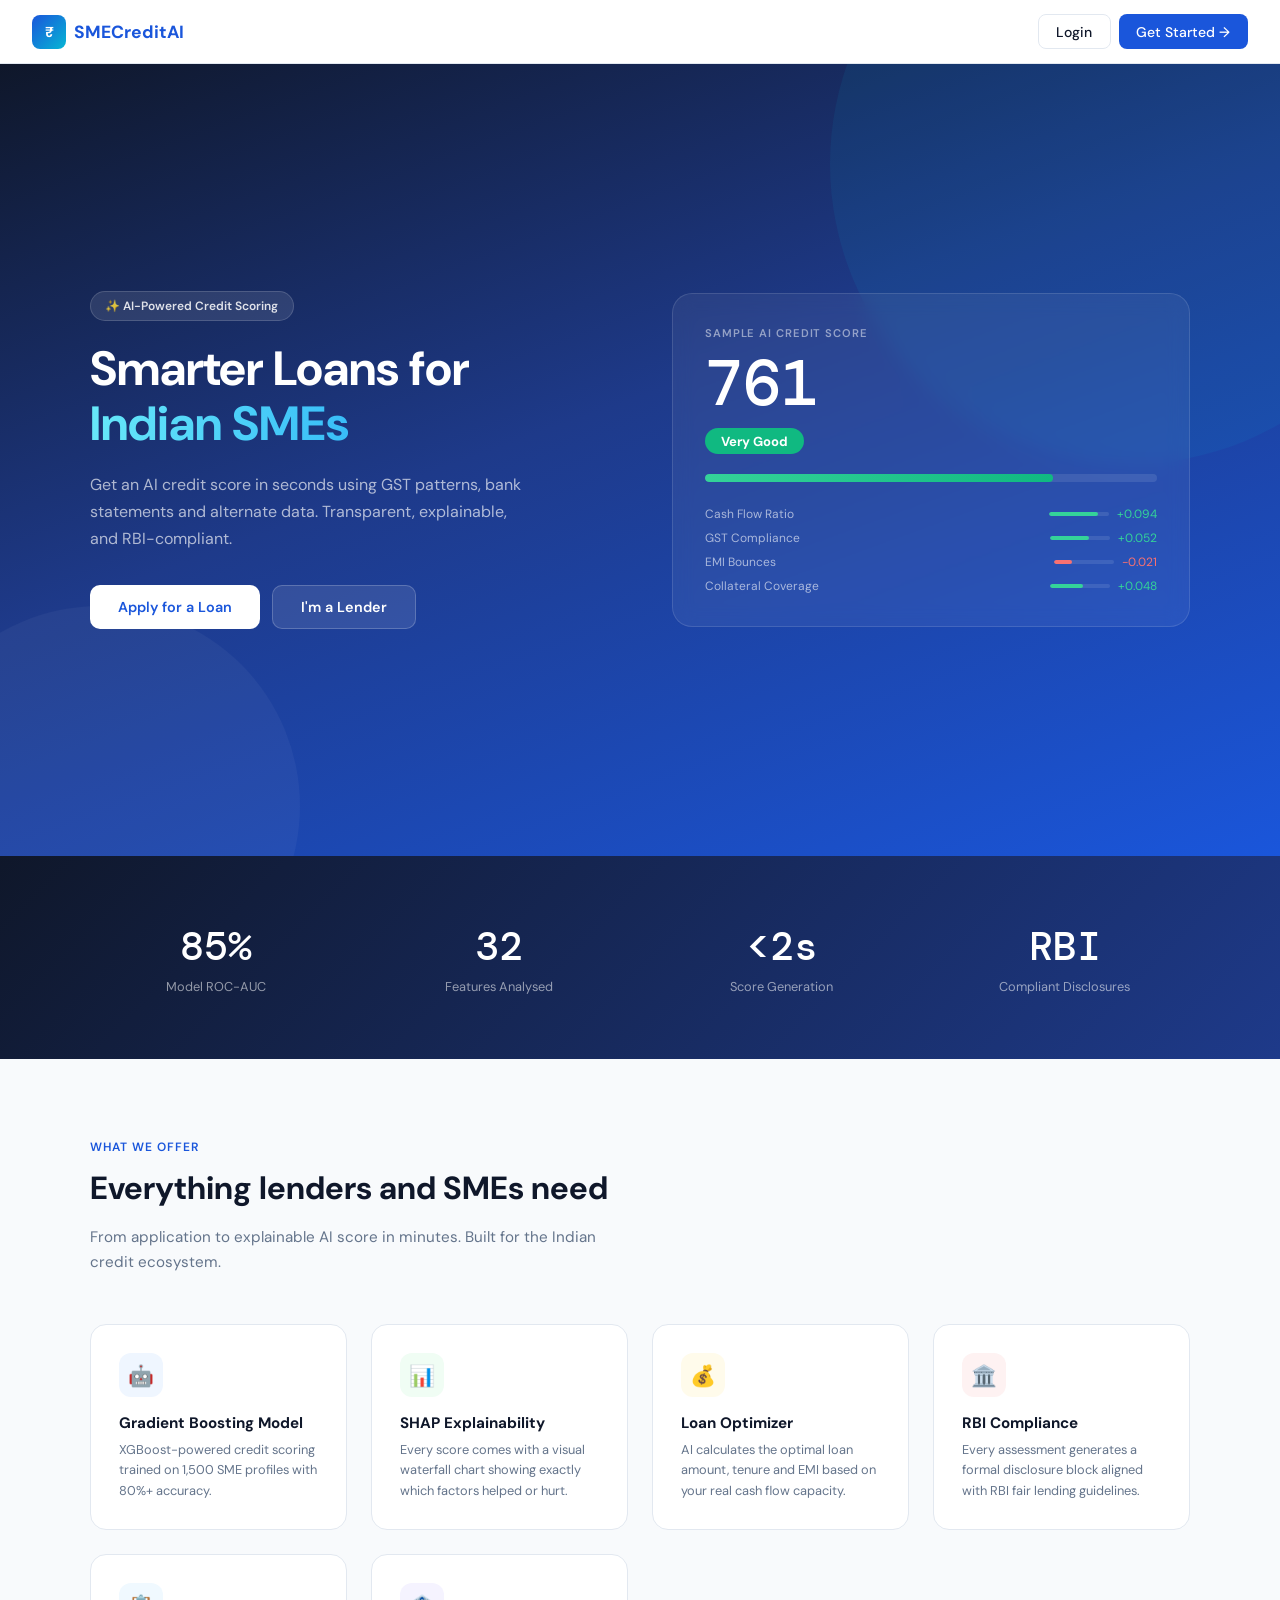
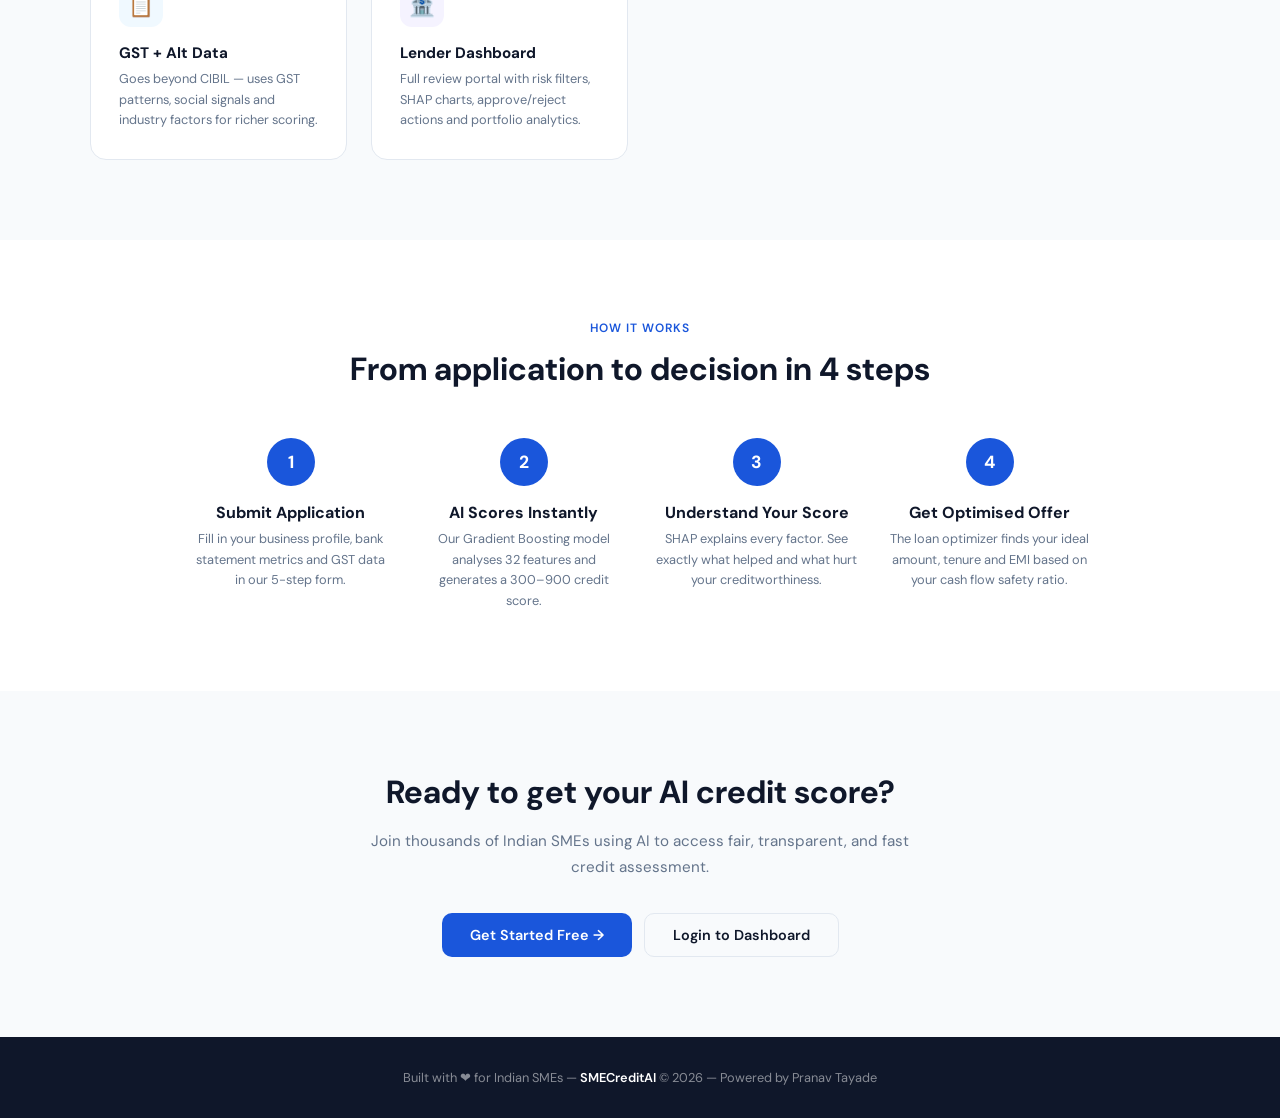
==== frontend/pages/index.html @ 7e0a25ad "Initial commit - SMECreditAI" ====
<!DOCTYPE html>
<html lang="en">
<head>
  <meta charset="UTF-8"/>
  <meta name="viewport" content="width=device-width, initial-scale=1.0"/>
  <title>SMECreditAI — AI-Powered Loan Scoring</title>
  <link href="https://fonts.googleapis.com/css2?family=DM+Sans:wght@400;500;600;700&family=DM+Mono:wght@500&display=swap" rel="stylesheet"/>
  <style>
    *, *::before, *::after { box-sizing:border-box; margin:0; padding:0; }
    :root { --primary:#1a56db; --primary-dark:#1e40af; --accent:#06b6d4; --bg:#f8fafc; --surface:#fff; --text:#0f172a; --muted:#64748b; --border:#e2e8f0; --green:#10b981; }
    body { font-family:'DM Sans',sans-serif; background:var(--bg); color:var(--text); }

    /* NAV */
    nav { background:rgba(255,255,255,0.92); backdrop-filter:blur(12px); border-bottom:1px solid var(--border); padding:0 2rem; height:64px; display:flex; align-items:center; justify-content:space-between; position:sticky; top:0; z-index:100; }
    .logo { font-weight:700; font-size:1.1rem; color:var(--primary); text-decoration:none; display:flex; align-items:center; gap:8px; }
    .logo-icon { width:34px; height:34px; background:linear-gradient(135deg,#1a56db,#06b6d4); border-radius:8px; display:flex; align-items:center; justify-content:center; color:white; font-size:0.9rem; font-weight:700; }
    .nav-links { display:flex; gap:0.5rem; }
    .btn { padding:0.45rem 1.1rem; border-radius:8px; font-size:0.875rem; font-weight:500; cursor:pointer; border:none; transition:all 0.2s; text-decoration:none; display:inline-flex; align-items:center; gap:6px; font-family:'DM Sans',sans-serif; }
    .btn-outline { background:transparent; border:1.5px solid var(--border); color:var(--text); }
    .btn-outline:hover { border-color:var(--primary); color:var(--primary); }
    .btn-primary { background:var(--primary); color:white; }
    .btn-primary:hover { background:var(--primary-dark); transform:translateY(-1px); box-shadow:0 4px 14px rgba(26,86,219,0.35); }

    /* HERO */
    .hero { background:linear-gradient(160deg, #0f172a 0%, #1e3a8a 45%, #1a56db 100%); min-height:88vh; display:flex; align-items:center; padding:4rem 2rem; position:relative; overflow:hidden; }
    .hero::before { content:''; position:absolute; width:600px; height:600px; border-radius:50%; background:rgba(6,182,212,0.08); top:-200px; right:-150px; }
    .hero::after  { content:''; position:absolute; width:400px; height:400px; border-radius:50%; background:rgba(255,255,255,0.04); bottom:-150px; left:-100px; }
    .hero-inner { max-width:1100px; margin:0 auto; width:100%; display:grid; grid-template-columns:1fr 1fr; gap:4rem; align-items:center; position:relative; z-index:1; }
    .hero-eyebrow { display:inline-flex; align-items:center; gap:0.5rem; background:rgba(255,255,255,0.1); border:1px solid rgba(255,255,255,0.15); padding:0.35rem 0.9rem; border-radius:100px; font-size:0.75rem; font-weight:600; color:rgba(255,255,255,0.85); margin-bottom:1.25rem; }
    .hero h1 { font-size:3rem; font-weight:700; color:white; line-height:1.15; margin-bottom:1.25rem; }
    .hero h1 span { background:linear-gradient(90deg,#67e8f9,#38bdf8); -webkit-background-clip:text; -webkit-text-fill-color:transparent; background-clip:text; }
    .hero p { font-size:1rem; color:rgba(255,255,255,0.65); line-height:1.7; margin-bottom:2rem; max-width:440px; }
    .hero-actions { display:flex; gap:0.75rem; flex-wrap:wrap; }
    .btn-hero { padding:0.75rem 1.75rem; font-size:0.9rem; font-weight:600; border-radius:10px; }
    .btn-hero-primary { background:white; color:var(--primary); }
    .btn-hero-primary:hover { background:#f0f9ff; transform:translateY(-2px); box-shadow:0 8px 24px rgba(0,0,0,0.2); }
    .btn-hero-ghost { background:rgba(255,255,255,0.1); color:white; border:1px solid rgba(255,255,255,0.2); }
    .btn-hero-ghost:hover { background:rgba(255,255,255,0.18); }

    /* SCORE PREVIEW CARD */
    .hero-card { background:rgba(255,255,255,0.06); border:1px solid rgba(255,255,255,0.12); border-radius:20px; padding:2rem; backdrop-filter:blur(10px); }
    .hc-label { font-size:0.7rem; font-weight:600; text-transform:uppercase; letter-spacing:0.08em; color:rgba(255,255,255,0.5); margin-bottom:0.75rem; }
    .hc-score { font-family:'DM Mono',monospace; font-size:4rem; font-weight:500; color:white; line-height:1; }
    .hc-band  { display:inline-block; background:#10b981; color:white; padding:0.3rem 1rem; border-radius:100px; font-size:0.82rem; font-weight:700; margin:0.75rem 0 1.25rem; }
    .hc-bar-track { height:8px; background:rgba(255,255,255,0.1); border-radius:4px; overflow:hidden; margin-bottom:1.5rem; }
    .hc-bar-fill  { height:100%; width:0%; background:linear-gradient(90deg,#34d399,#10b981); border-radius:4px; transition:width 1.5s ease; }
    .hc-factors { display:flex; flex-direction:column; gap:0.5rem; }
    .hc-factor { display:flex; justify-content:space-between; font-size:0.75rem; color:rgba(255,255,255,0.6); }
    .hc-factor-bar { display:flex; align-items:center; gap:0.5rem; }
    .hc-mini-bar { width:60px; height:4px; background:rgba(255,255,255,0.1); border-radius:2px; overflow:hidden; }
    .hc-mini-fill { height:100%; border-radius:2px; }
    .positive { background:#34d399; }
    .negative { background:#f87171; }

    /* FEATURES */
    .features { padding:5rem 2rem; background:var(--bg); }
    .features-inner { max-width:1100px; margin:0 auto; }
    .section-eyebrow { font-size:0.75rem; font-weight:600; text-transform:uppercase; letter-spacing:0.08em; color:var(--primary); margin-bottom:0.75rem; }
    .section-title { font-size:2rem; font-weight:700; margin-bottom:1rem; }
    .section-sub { color:var(--muted); font-size:0.95rem; line-height:1.7; max-width:520px; margin-bottom:3rem; }
    .features-grid { display:grid; grid-template-columns:repeat(auto-fit,minmax(240px,1fr)); gap:1.5rem; }
    .feat-card { background:var(--surface); border:1px solid var(--border); border-radius:16px; padding:1.75rem; transition:all 0.2s; }
    .feat-card:hover { box-shadow:0 8px 30px rgba(0,0,0,0.08); transform:translateY(-3px); }
    .feat-icon { width:44px; height:44px; border-radius:12px; display:flex; align-items:center; justify-content:center; font-size:1.3rem; margin-bottom:1rem; }
    .feat-title { font-size:0.95rem; font-weight:700; margin-bottom:0.4rem; }
    .feat-desc  { font-size:0.8rem; color:var(--muted); line-height:1.6; }

    /* STATS */
    .stats-section { background:linear-gradient(135deg,#0f172a,#1e3a8a); padding:4rem 2rem; }
    .stats-inner { max-width:1100px; margin:0 auto; display:grid; grid-template-columns:repeat(auto-fit,minmax(180px,1fr)); gap:2rem; text-align:center; }
    .stat-item-val { font-family:'DM Mono',monospace; font-size:2.5rem; font-weight:500; color:white; }
    .stat-item-lbl { font-size:0.8rem; color:rgba(255,255,255,0.55); margin-top:0.35rem; }

    /* HOW IT WORKS */
    .how-section { padding:5rem 2rem; background:var(--surface); }
    .how-inner { max-width:900px; margin:0 auto; }
    .steps { display:grid; grid-template-columns:repeat(auto-fit,minmax(200px,1fr)); gap:2rem; margin-top:3rem; }
    .step { text-align:center; }
    .step-num { width:48px; height:48px; border-radius:50%; background:var(--primary); color:white; font-weight:700; font-size:1.1rem; display:flex; align-items:center; justify-content:center; margin:0 auto 1rem; }
    .step-title { font-weight:700; margin-bottom:0.4rem; }
    .step-desc  { font-size:0.8rem; color:var(--muted); line-height:1.6; }
    .step-connector { display:none; }

    /* CTA */
    .cta-section { padding:5rem 2rem; background:var(--bg); text-align:center; }
    .cta-inner { max-width:580px; margin:0 auto; }
    .cta-inner h2 { font-size:2rem; font-weight:700; margin-bottom:1rem; }
    .cta-inner p  { color:var(--muted); font-size:0.95rem; line-height:1.7; margin-bottom:2rem; }
    .cta-actions  { display:flex; gap:0.75rem; justify-content:center; flex-wrap:wrap; }

    /* FOOTER */
    footer { background:#0f172a; color:rgba(255,255,255,0.5); padding:2rem; text-align:center; font-size:0.8rem; }
    footer span { color:white; font-weight:600; }

    @media(max-width:768px) {
      .hero-inner { grid-template-columns:1fr; gap:2.5rem; }
      .hero h1 { font-size:2.2rem; }
      .hero-card { display:none; }
    }
  </style>
</head>
<body>

<nav>
  <a href="/" class="logo"><div class="logo-icon">&#x20B9;</div>SMECreditAI</a>
  <div class="nav-links">
    <a href="/auth/login" class="btn btn-outline">Login</a>
    <a href="/auth/register" class="btn btn-primary">Get Started &#x2192;</a>
  </div>
</nav>

<!-- HERO -->
<section class="hero">
  <div class="hero-inner">
    <div>
      <div class="hero-eyebrow">&#x2728; AI-Powered Credit Scoring</div>
      <h1>Smarter Loans for <span>Indian SMEs</span></h1>
      <p>Get an AI credit score in seconds using GST patterns, bank statements and alternate data. Transparent, explainable, and RBI-compliant.</p>
      <div class="hero-actions">
        <a href="/auth/register" class="btn btn-hero btn-hero-primary">Apply for a Loan</a>
        <a href="/auth/register" class="btn btn-hero btn-hero-ghost">I'm a Lender</a>
      </div>
    </div>

    <div class="hero-card">
      <div class="hc-label">Sample AI Credit Score</div>
      <div class="hc-score" id="heroScore">300</div>
      <div class="hc-band">Very Good</div>
      <div class="hc-bar-track"><div class="hc-bar-fill" id="heroBar"></div></div>
      <div class="hc-factors">
        <div class="hc-factor">
          <span>Cash Flow Ratio</span>
          <div class="hc-factor-bar">
            <div class="hc-mini-bar"><div class="hc-mini-fill positive" style="width:82%;"></div></div>
            <span style="color:#34d399;">+0.094</span>
          </div>
        </div>
        <div class="hc-factor">
          <span>GST Compliance</span>
          <div class="hc-factor-bar">
            <div class="hc-mini-bar"><div class="hc-mini-fill positive" style="width:65%;"></div></div>
            <span style="color:#34d399;">+0.052</span>
          </div>
        </div>
        <div class="hc-factor">
          <span>EMI Bounces</span>
          <div class="hc-factor-bar">
            <div class="hc-mini-bar"><div class="hc-mini-fill negative" style="width:30%;"></div></div>
            <span style="color:#f87171;">-0.021</span>
          </div>
        </div>
        <div class="hc-factor">
          <span>Collateral Coverage</span>
          <div class="hc-factor-bar">
            <div class="hc-mini-bar"><div class="hc-mini-fill positive" style="width:55%;"></div></div>
            <span style="color:#34d399;">+0.048</span>
          </div>
        </div>
      </div>
    </div>
  </div>
</section>

<!-- STATS -->
<section class="stats-section">
  <div class="stats-inner">
    <div><div class="stat-item-val">85%</div><div class="stat-item-lbl">Model ROC-AUC</div></div>
    <div><div class="stat-item-val">32</div><div class="stat-item-lbl">Features Analysed</div></div>
    <div><div class="stat-item-val">&lt;2s</div><div class="stat-item-lbl">Score Generation</div></div>
    <div><div class="stat-item-val">RBI</div><div class="stat-item-lbl">Compliant Disclosures</div></div>
  </div>
</section>

<!-- FEATURES -->
<section class="features">
  <div class="features-inner">
    <div class="section-eyebrow">What We Offer</div>
    <div class="section-title">Everything lenders and SMEs need</div>
    <div class="section-sub">From application to explainable AI score in minutes. Built for the Indian credit ecosystem.</div>
    <div class="features-grid">
      <div class="feat-card">
        <div class="feat-icon" style="background:#eff6ff;">&#x1F916;</div>
        <div class="feat-title">Gradient Boosting Model</div>
        <div class="feat-desc">XGBoost-powered credit scoring trained on 1,500 SME profiles with 80%+ accuracy.</div>
      </div>
      <div class="feat-card">
        <div class="feat-icon" style="background:#f0fdf4;">&#x1F4CA;</div>
        <div class="feat-title">SHAP Explainability</div>
        <div class="feat-desc">Every score comes with a visual waterfall chart showing exactly which factors helped or hurt.</div>
      </div>
      <div class="feat-card">
        <div class="feat-icon" style="background:#fffbeb;">&#x1F4B0;</div>
        <div class="feat-title">Loan Optimizer</div>
        <div class="feat-desc">AI calculates the optimal loan amount, tenure and EMI based on your real cash flow capacity.</div>
      </div>
      <div class="feat-card">
        <div class="feat-icon" style="background:#fef2f2;">&#x1F3DB;&#xFE0F;</div>
        <div class="feat-title">RBI Compliance</div>
        <div class="feat-desc">Every assessment generates a formal disclosure block aligned with RBI fair lending guidelines.</div>
      </div>
      <div class="feat-card">
        <div class="feat-icon" style="background:#f0f9ff;">&#x1F4CB;</div>
        <div class="feat-title">GST + Alt Data</div>
        <div class="feat-desc">Goes beyond CIBIL — uses GST patterns, social signals and industry factors for richer scoring.</div>
      </div>
      <div class="feat-card">
        <div class="feat-icon" style="background:#f5f3ff;">&#x1F3E6;</div>
        <div class="feat-title">Lender Dashboard</div>
        <div class="feat-desc">Full review portal with risk filters, SHAP charts, approve/reject actions and portfolio analytics.</div>
      </div>
    </div>
  </div>
</section>

<!-- HOW IT WORKS -->
<section class="how-section">
  <div class="how-inner" style="text-align:center;">
    <div class="section-eyebrow">How It Works</div>
    <div class="section-title">From application to decision in 4 steps</div>
    <div class="steps">
      <div class="step">
        <div class="step-num">1</div>
        <div class="step-title">Submit Application</div>
        <div class="step-desc">Fill in your business profile, bank statement metrics and GST data in our 5-step form.</div>
      </div>
      <div class="step">
        <div class="step-num">2</div>
        <div class="step-title">AI Scores Instantly</div>
        <div class="step-desc">Our Gradient Boosting model analyses 32 features and generates a 300–900 credit score.</div>
      </div>
      <div class="step">
        <div class="step-num">3</div>
        <div class="step-title">Understand Your Score</div>
        <div class="step-desc">SHAP explains every factor. See exactly what helped and what hurt your creditworthiness.</div>
      </div>
      <div class="step">
        <div class="step-num">4</div>
        <div class="step-title">Get Optimised Offer</div>
        <div class="step-desc">The loan optimizer finds your ideal amount, tenure and EMI based on your cash flow safety ratio.</div>
      </div>
    </div>
  </div>
</section>

<!-- CTA -->
<section class="cta-section">
  <div class="cta-inner">
    <h2>Ready to get your AI credit score?</h2>
    <p>Join thousands of Indian SMEs using AI to access fair, transparent, and fast credit assessment.</p>
    <div class="cta-actions">
      <a href="/auth/register" class="btn btn-primary btn-hero">Get Started Free &#x2192;</a>
      <a href="/auth/login" class="btn btn-outline btn-hero">Login to Dashboard</a>
    </div>
  </div>
</section>

<footer>
  Built with &#x2764; for Indian SMEs &mdash; <span>SMECreditAI</span> &copy; 2026 &mdash; Powered by Pranav Tayade
</footer>

<script>
  // Animate hero score counter
  var target = 762;
  var el = document.getElementById('heroScore');
  var bar = document.getElementById('heroBar');
  var start = null;

  setTimeout(function () {
    bar.style.width = ((target - 300) / 600 * 100) + '%';
    requestAnimationFrame(function tick(ts) {
      if (!start) start = ts;
      var p = Math.min((ts - start) / 1600, 1);
      var ease = 1 - Math.pow(1 - p, 3);
      el.textContent = Math.round(300 + ease * (target - 300));
      if (p < 1) requestAnimationFrame(tick);
      else el.textContent = target;
    });
  }, 400);
</script>

</body>
</html>
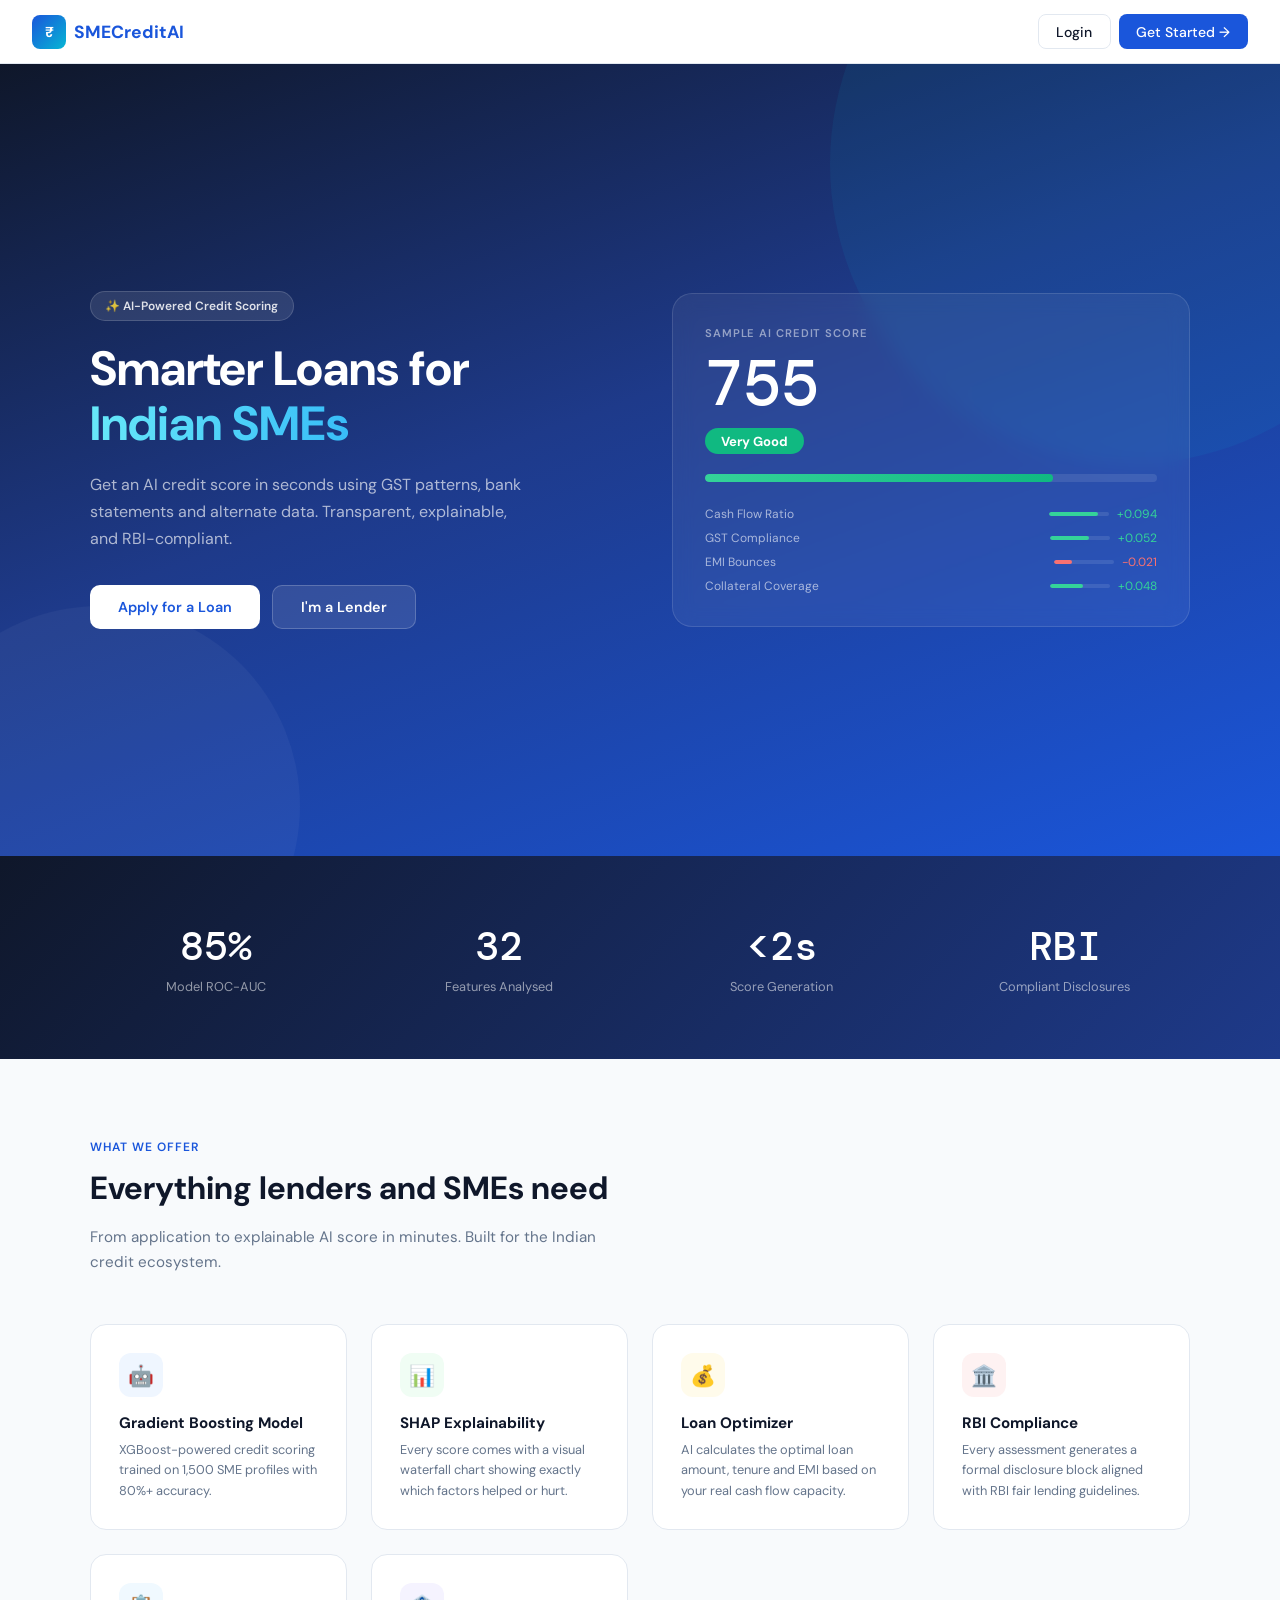
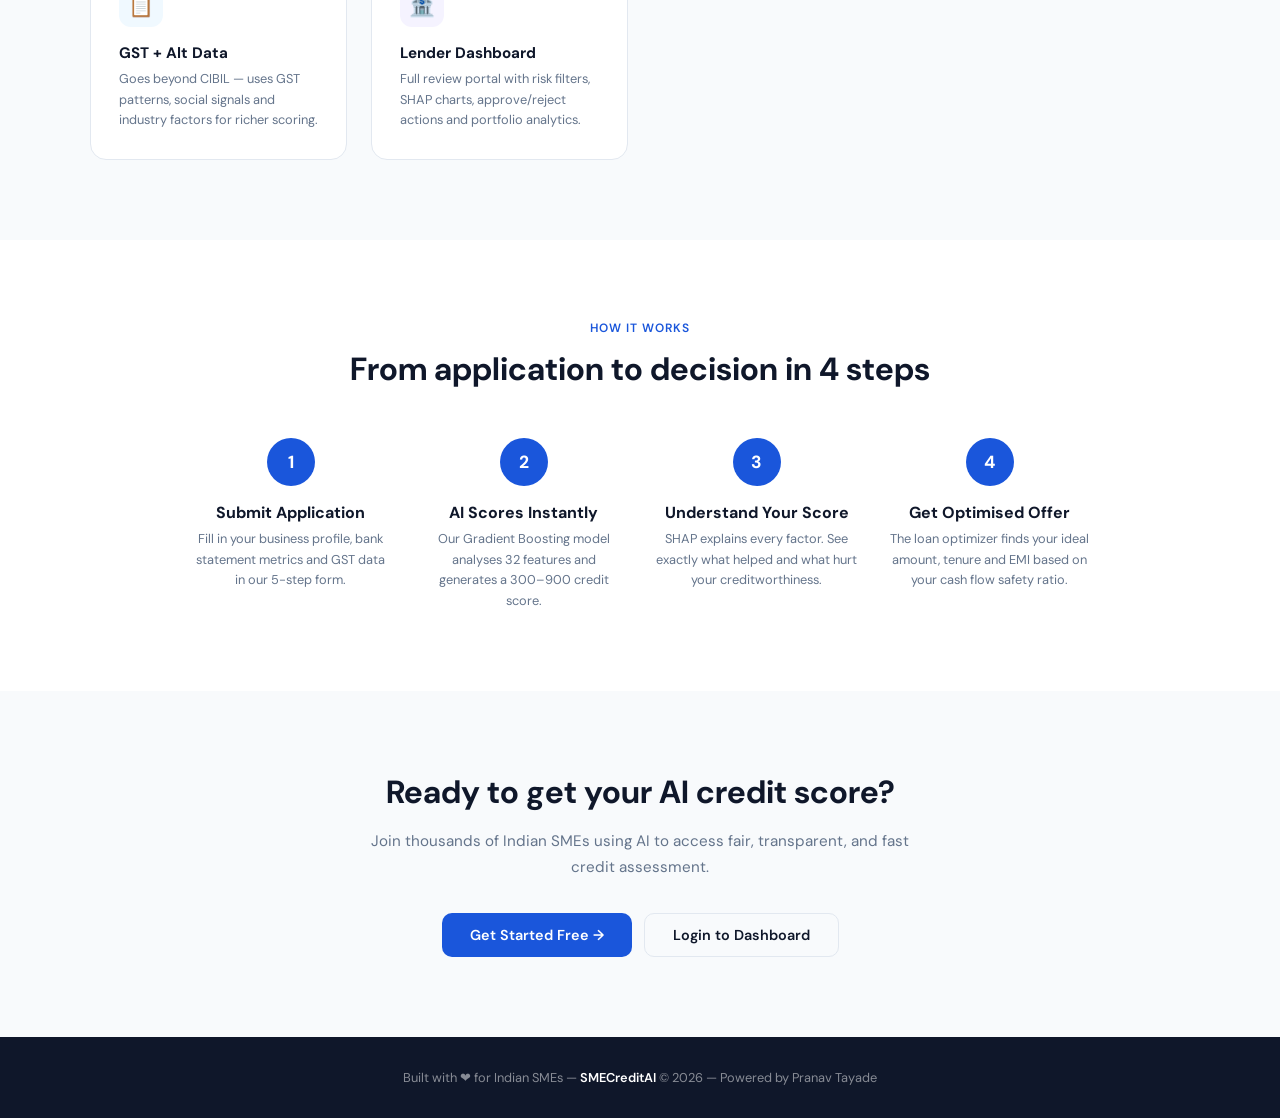
==== commit 600c738c: "adding the GA4" ====
--- a/frontend/pages/index.html
+++ b/frontend/pages/index.html
@@ -1,6 +1,15 @@
 <!DOCTYPE html>
 <html lang="en">
 <head>
+  <!-- Google tag (gtag.js) -->
+<script async src="https://www.googletagmanager.com/gtag/js?id=G-TPFFQGDGD2"></script>
+<script>
+  window.dataLayer = window.dataLayer || [];
+  function gtag(){dataLayer.push(arguments);}
+  gtag('js', new Date());
+
+  gtag('config', 'G-TPFFQGDGD2');
+</script>
   <meta charset="UTF-8"/>
   <meta name="viewport" content="width=device-width, initial-scale=1.0"/>
   <title>SMECreditAI — AI-Powered Loan Scoring</title>
